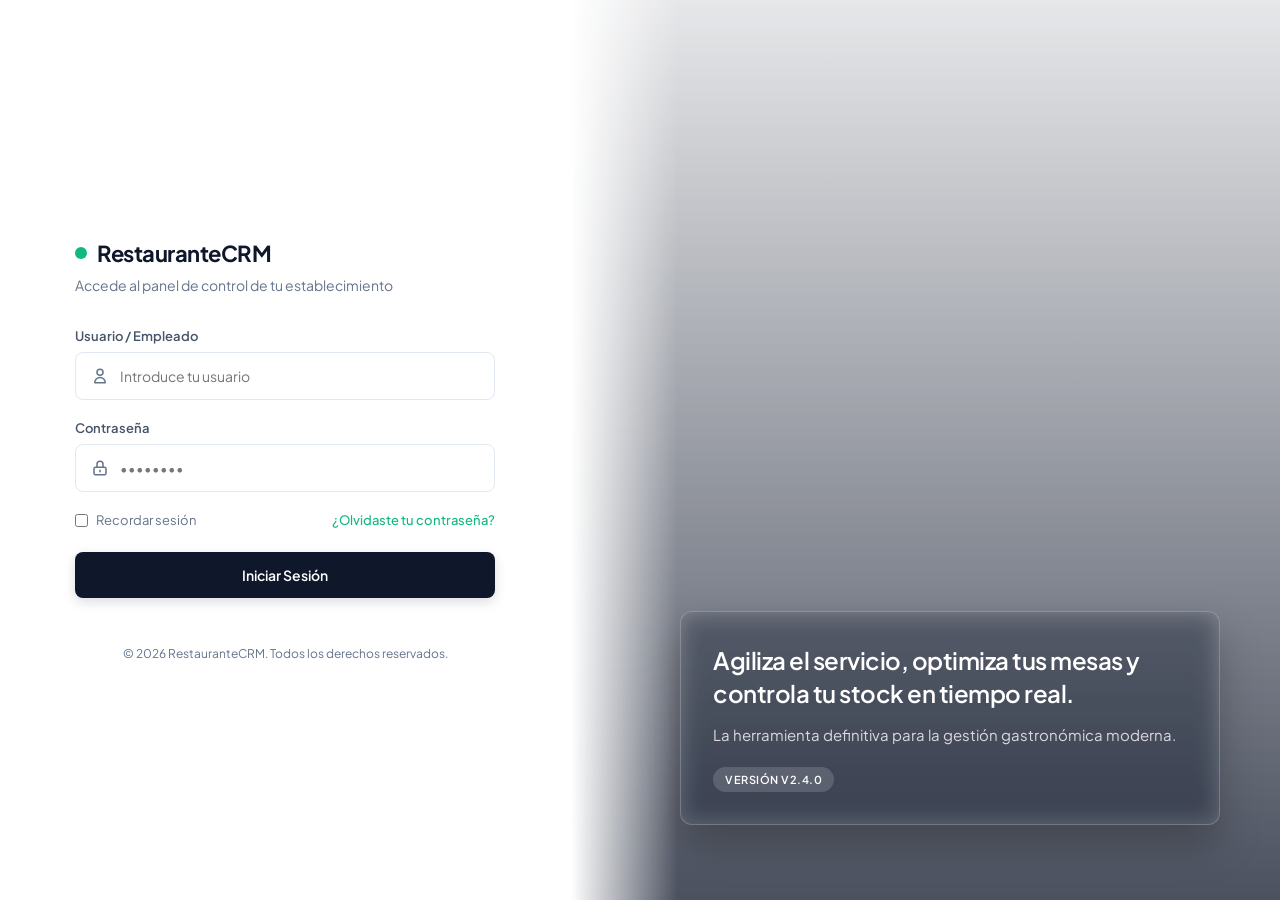
==== Frontend/index.html @ b6b936e4 "CSS DEL LOGIN" ====
<!DOCTYPE html>
<html lang="es">

<head>
    <meta charset="UTF-8">
    <meta name="viewport" content="width=device-width, initial-scale=1.0">
    <title>RestauranteCRM - Iniciar Sesión</title>
    <link rel="preconnect" href="https://fonts.googleapis.com">
    <link rel="preconnect" href="https://fonts.gstatic.com" crossorigin>
    <link href="https://fonts.googleapis.com/css2?family=Plus+Jakarta+Sans:wght@400;500;600;700&display=swap" rel="stylesheet">
    <link rel="stylesheet" href="css/styles.css">
    <link rel="stylesheet" href="css/login.css">
</head>

<body>
    <div class="login-container">
        <div class="login-form-side">
            <div class="login-box">
                <div class="login-header">
                    <div class="brand-logo">
                        <span class="logo-dot"></span>
                        <h2>RestauranteCRM</h2>
                    </div>
                    <p>Accede al panel de control de tu establecimiento</p>
                </div>

                <form id="form-login">
                    <div class="input-group">
                        <label for="username">Usuario / Empleado</label>
                        <div class="input-wrapper">
                            <input type="text" id="username" placeholder="Introduce tu usuario" required autocomplete="username">
                            <span class="input-icon icon-user"></span>
                        </div>
                    </div>

                    <div class="input-group">
                        <label for="password">Contraseña</label>
                        <div class="input-wrapper">
                            <input type="password" id="password" placeholder="••••••••" required autocomplete="current-password">
                            <span class="input-icon icon-lock"></span>
                        </div>
                    </div>

                    <div class="form-actions">
                        <label class="remember-me">
                            <input type="checkbox" id="remember">
                            <span>Recordar sesión</span>
                        </label>
                        <a href="#" class="forgot-password">¿Olvidaste tu contraseña?</a>
                    </div>

                    <button type="submit" class="btn-login">Iniciar Sesión</button>
                </form>

                <div id="error-message" class="error-msg" style="display: none;">
                    <span class="error-icon">!</span>
                    Credenciales incorrectas. Inténtalo de nuevo.
                </div>
                
                <footer class="login-footer">
                    <p>&copy; 2026 RestauranteCRM. Todos los derechos reservados.</p>
                </footer>
            </div>
        </div>

        <div class="login-image-side">
            <div class="image-overlay"></div>
            <div class="glass-card">
                <h3>Agiliza el servicio, optimiza tus mesas y controla tu stock en tiempo real.</h3>
                <p>La herramienta definitiva para la gestión gastronómica moderna.</p>
                <div class="glass-badge">Versión v2.4.0</div>
            </div>
        </div>
    </div>

    <script>
        document.getElementById('form-login').addEventListener('submit', function (e) {
            e.preventDefault();

            localStorage.setItem("jwt_token", "token_simulado_para_pruebas");

            window.location.href = "js/views/dashboard.html";
        });
    </script>
</body>

</html>
---- Frontend/css/login.css ----
/* ==========================================================================
   VARIABLES DE DISEÑO Y CONFIGURACIÓN GENERAL
   ========================================================================== */
:root {
    --bg-primary: #ffffff;
    --bg-secondary: #f8fafc;
    --text-main: #0f172a;
    --text-muted: #64748b;
    --accent-color: #10b981;
    /* Verde esmeralda gastronómico/SaaS */
    --accent-hover: #059669;
    --input-bg: #ffffff;
    --input-border: #e2e8f0;
    --input-focus: #10b981;
    --radius-lg: 12px;
    --radius-md: 8px;
    --transition-smooth: all 0.3s cubic-bezier(0.4, 0, 0.2, 1);
    --shadow-premium: 0 10px 25px -5px rgba(0, 0, 0, 0.05), 0 8px 10px -6px rgba(0, 0, 0, 0.05);
}

* {
    box-sizing: border-box;
    margin: 0;
    padding: 0;
}

body {
    font-family: 'Plus Jakarta Sans', sans-serif;
    background-color: var(--bg-secondary);
    color: var(--text-main);
    min-height: 100vh;
    display: flex;
    align-items: center;
    justify-content: center;
    overflow-x: hidden;
}

/* ==========================================================================
   ESTRUCTURA DE DOBLE PANEL (RESPONSIVE)
   ========================================================================== */

.login-container {
    display: flex;
    width: 100vw;
    height: 100vh;
    background-color: var(--bg-primary);
}

/* Panel Izquierdo: Formulario */
.login-form-side {
    flex: 1;
    display: flex;
    flex-direction: column;
    justify-content: center;
    align-items: center;
    padding: 40px;
    background-color: var(--bg-primary);
    z-index: 2;
}

/* Panel Derecho: Imagen Gastronómica */
.login-image-side {
    flex: 1.2;
    position: relative;
    background-image: url('https://images.unsplash.com/photo-1555396273-367ea4eb4db5?q=80&w=1200&auto=format&fit=crop');
    /* Imagen premium de cocina en alta calidad */
    background-size: cover;
    background-position: center;
    display: flex;
    align-items: flex-end;
    padding: 60px;
    overflow: hidden;

    /* MÁSCARA DE TRANSPARENCIA PROGRESIVA (Borra la línea de separación) */
    mask-image: linear-gradient(to right, rgba(0, 0, 0, 0) 0%, rgba(0, 0, 0, 1) 15%);
    -webkit-mask-image: linear-gradient(to right, rgba(0, 0, 0, 0) 0%, rgba(0, 0, 0, 1) 15%);
}

/* Capa oscura superior sobre la imagen para ganar contraste */
.image-overlay {
    position: absolute;
    top: 0;
    left: 0;
    width: 100%;
    height: 100%;
    background: linear-gradient(180deg, rgba(15, 23, 42, 0.1) 0%, rgba(15, 23, 42, 0.75) 100%);
    z-index: 1;
}

/* ==========================================================================
   COMPONENTES DEL FORMULARIO
   ========================================================================== */
.login-box {
    width: 100%;
    max-width: 420px;
    display: flex;
    flex-direction: column;
    gap: 32px;
}

/* Encabezado */
.brand-logo {
    display: flex;
    align-items: center;
    gap: 10px;
    margin-bottom: 8px;
}

.logo-dot {
    width: 12px;
    height: 12px;
    background-color: var(--accent-color);
    border-radius: 50%;
    display: inline-block;
}

.brand-logo h2 {
    font-size: 22px;
    font-weight: 700;
    letter-spacing: -0.5px;
}

.login-header p {
    color: var(--text-muted);
    font-size: 14px;
    line-height: 1.5;
}

/* inputs e Iconos */
.input-group {
    display: flex;
    flex-direction: column;
    gap: 8px;
    margin-bottom: 20px;
}

.input-group label {
    font-size: 13px;
    font-weight: 600;
    color: #475569;
}

.input-wrapper {
    position: relative;
    display: flex;
    align-items: center;
}

.input-wrapper input {
    width: 100%;
    padding: 14px 16px 14px 44px;
    /* Espacio izquierdo reservado para el icono */
    font-family: inherit;
    font-size: 14px;
    color: var(--text-main);
    background-color: var(--input-bg);
    border: 1px solid var(--input-border);
    border-radius: var(--radius-md);
    outline: none;
    transition: var(--transition-smooth);
}

/* Animación focus elegante */
.input-wrapper input:focus {
    border-color: var(--input-focus);
    box-shadow: 0 0 0 4px rgba(16, 185, 129, 0.12);
}

/* Iconos integrados mediante SVG en Background enmascarado */
.input-icon {
    position: absolute;
    left: 16px;
    width: 18px;
    height: 18px;
    background-color: var(--text-muted);
    transition: var(--transition-smooth);
}

.input-wrapper input:focus+.input-icon {
    background-color: var(--accent-color);
}

.icon-user {
    mask: url("data:image/svg+xml,%3Csvg xmlns='http://www.w3.org/2000/svg' fill='none' viewBox='0 0 24 24' stroke='currentColor'%3E%3Cpath stroke-linecap='round' stroke-linejoin='round' stroke-width='2' d='M16 7a4 4 0 11-8 0 4 4 0 018 0zM12 14a7 7 0 00-7 7h14a7 7 0 00-7-7z'/%3E%3C/svg%3E") center/contain no-repeat;
    -webkit-mask: url("data:image/svg+xml,%3Csvg xmlns='http://www.w3.org/2000/svg' fill='none' viewBox='0 0 24 24' stroke='currentColor'%3E%3Cpath stroke-linecap='round' stroke-linejoin='round' stroke-width='2' d='M16 7a4 4 0 11-8 0 4 4 0 018 0zM12 14a7 7 0 00-7 7h14a7 7 0 00-7-7z'/%3E%3C/svg%3E") center/contain no-repeat;
}

.icon-lock {
    mask: url("data:image/svg+xml,%3Csvg xmlns='http://www.w3.org/2000/svg' fill='none' viewBox='0 0 24 24' stroke='currentColor'%3E%3Cpath stroke-linecap='round' stroke-linejoin='round' stroke-width='2' d='M12 15v2m-6 4h12a2 2 0 002-2v-6a2 2 0 00-2-2H6a2 2 0 00-2 2v6a2 2 0 002 2zm10-10V7a4 4 0 00-8 0v4h8z'/%3E%3C/svg%3E") center/contain no-repeat;
    -webkit-mask: url("data:image/svg+xml,%3Csvg xmlns='http://www.w3.org/2000/svg' fill='none' viewBox='0 0 24 24' stroke='currentColor'%3E%3Cpath stroke-linecap='round' stroke-linejoin='round' stroke-width='2' d='M12 15v2m-6 4h12a2 2 0 002-2v-6a2 2 0 00-2-2H6a2 2 0 00-2 2v6a2 2 0 002 2zm10-10V7a4 4 0 00-8 0v4h8z'/%3E%3C/svg%3E") center/contain no-repeat;
}

/* Acciones extras (Recordar/Olvidar) */
.form-actions {
    display: flex;
    justify-content: space-between;
    align-items: center;
    font-size: 13px;
    margin-bottom: 24px;
}

.remember-me {
    display: flex;
    align-items: center;
    gap: 8px;
    cursor: pointer;
    color: var(--text-muted);
}

.remember-me input [type="checkbox"] {
    accent-color: var(--accent-color);
}

.forgot-password {
    color: var(--accent-color);
    text-decoration: none;
    font-weight: 500;
    transition: var(--transition-smooth);
}

.forgot-password:hover {
    color: var(--accent-hover);
    text-decoration: underline;
}

/* Botón de envío Premium */
.btn-login {
    width: 100%;
    padding: 14px;
    background-color: var(--text-main);
    /* Botón oscuro elegante */
    color: #ffffff;
    border: none;
    border-radius: var(--radius-md);
    font-family: inherit;
    font-size: 14px;
    font-weight: 600;
    cursor: pointer;
    transition: var(--transition-smooth);
    box-shadow: 0 4px 12px rgba(15, 23, 42, 0.15);
}

.btn-login:hover {
    background-color: #1e293b;
    transform: translateY(-1px);
    box-shadow: 0 6px 20px rgba(15, 23, 42, 0.2);
}

.btn-login:active {
    transform: translateY(0);
}

/* Mensaje de Error Maquetado profesionalmente */
.error-msg {
    display: flex;
    align-items: center;
    gap: 10px;
    background-color: #fef2f2;
    border: 1px solid #fca5a5;
    padding: 12px 16px;
    border-radius: var(--radius-md);
    color: #991b1b;
    font-size: 13px;
    font-weight: 500;
    animation: shake 0.4s ease-in-out;
}

.error-icon {
    background-color: #ef4444;
    color: white;
    width: 18px;
    height: 18px;
    border-radius: 50%;
    display: inline-flex;
    align-items: center;
    justify-content: center;
    font-size: 11px;
    font-weight: bold;
}

/* Copy del pie de página */
.login-footer {
    margin-top: 16px;
    text-align: center;
}

.login-footer p {
    font-size: 12px;
    color: var(--text-muted);
}

/* ==========================================================================
   DISEÑO TARJETA GLASSMORPHISM (PANEL DERECHO)
   ========================================================================== */

.glass-card {
    position: relative;
    z-index: 3;
    background: rgba(255, 255, 255, 0.1);
    backdrop-filter: blur(12px);
    -webkit-backdrop-filter: blur(12px);
    border: 1px solid rgba(255, 255, 255, 0.2);
    border-radius: var(--radius-lg);
    padding: 32px;
    color: #ffffff;
    max-width: 540px;
    box-shadow: 0 20px 40px rgba(0, 0, 0, 0.25);

    margin-left: auto;
    margin-bottom: 15px;
}

.glass-card h3 {
    font-size: 24px;
    font-weight: 600;
    line-height: 1.4;
    margin-bottom: 12px;
    letter-spacing: -0.5px;
}

.glass-card p {
    color: rgba(255, 255, 255, 0.8);
    font-size: 15px;
    line-height: 1.6;
    margin-bottom: 20px;
}

.glass-badge {
    display: inline-block;
    background: rgba(255, 255, 255, 0.15);
    padding: 6px 12px;
    border-radius: 20px;
    font-size: 11px;
    font-weight: 600;
    letter-spacing: 0.5px;
    text-transform: uppercase;
}

/* ==========================================================================
   ANIMACIONES Y RESPONSIVE
   ========================================================================== */

@keyframes shake {

    0%,
    100% {
        transform: translateX(0);
    }

    25% {
        transform: translateX(-4px);
    }

    75% {
        transform: translateX(4px);
    }
}

/* Responsive para Tablets */
@media (max-width: 1024px) {
    .glass-card h3 {
        font-size: 20px;
    }

    .login-image-side {
        padding: 40px;
        flex: 1;
    }
}

/* Responsive Completo para Móviles */
@media (max-width: 768px) {
    .login-image-side {
        display: none;
        /* Oculta completamente el panel visual en móviles */
    }

    .login-form-side {
        padding: 24px;
    }

    .login-box {
        max-width: 100%;
    }
}
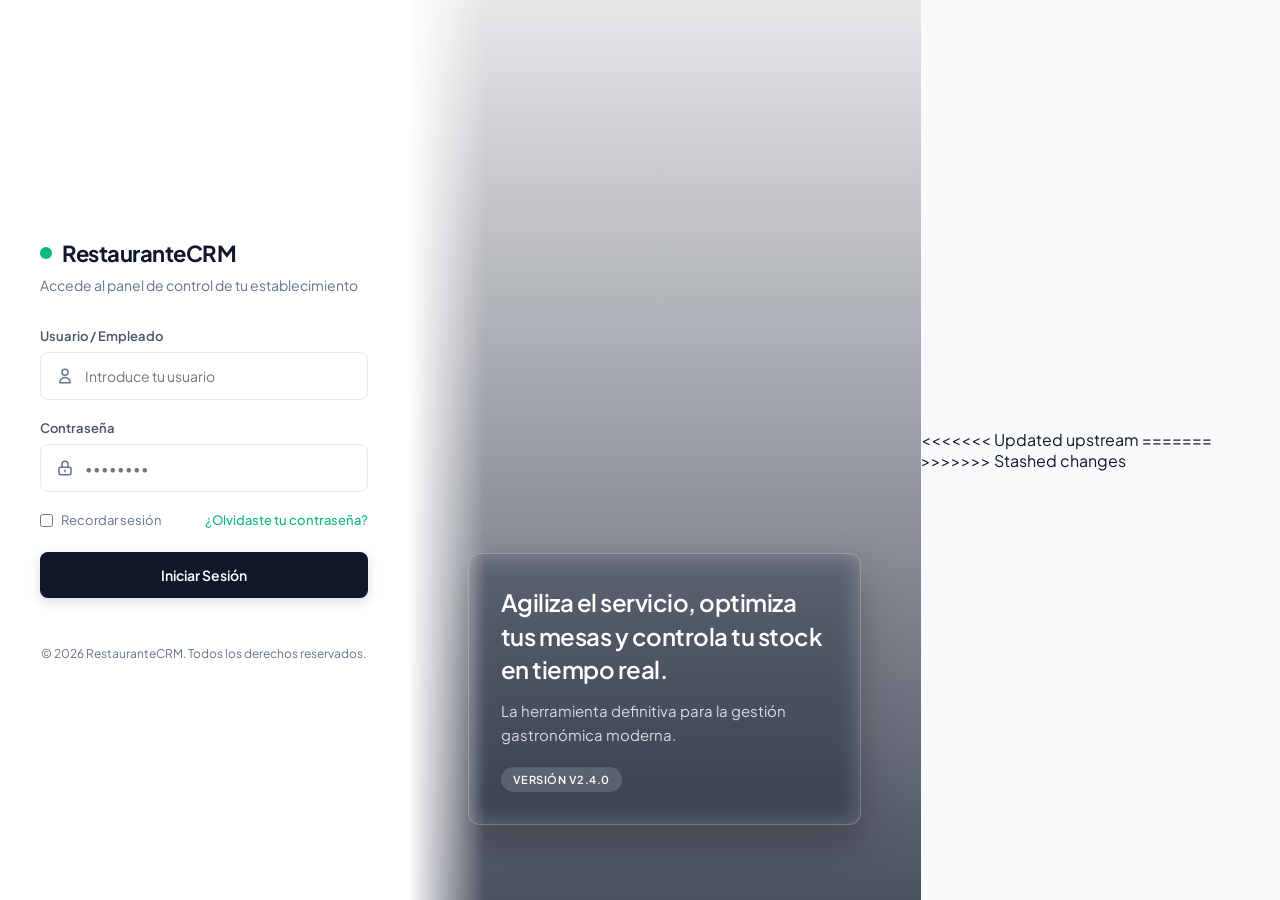
==== commit ebb46a40: "Auto stash before checking out "origin/Frontend"" ====
--- a/Frontend/index.html
+++ b/Frontend/index.html
@@ -8,7 +8,6 @@
     <link rel="preconnect" href="https://fonts.googleapis.com">
     <link rel="preconnect" href="https://fonts.gstatic.com" crossorigin>
     <link href="https://fonts.googleapis.com/css2?family=Plus+Jakarta+Sans:wght@400;500;600;700&display=swap" rel="stylesheet">
-    <link rel="stylesheet" href="css/styles.css">
     <link rel="stylesheet" href="css/login.css">
 </head>
 
@@ -73,15 +72,13 @@
         </div>
     </div>
 
-    <script>
-        document.getElementById('form-login').addEventListener('submit', function (e) {
-            e.preventDefault();
-
-            localStorage.setItem("jwt_token", "token_simulado_para_pruebas");
-
-            window.location.href = "js/views/dashboard.html";
-        });
-    </script>
+<<<<<<< Updated upstream
+    <script src="../Frontend/js/config.js"></script>
+    
+    <script type="module" src="../Frontend/js/modules/login.js"></script>
+=======
+    <script src="../Frontend/js/modules/login.js"></script>
+>>>>>>> Stashed changes
 </body>
 
 </html>
--- a/Frontend/css/login.css
+++ b/Frontend/css/login.css
@@ -1,5 +1,5 @@
 /* ==========================================================================
-   VARIABLES DE DISEÑO Y CONFIGURACIÓN GENERAL
+    VARIABLES DE DISEÑO Y CONFIGURACIÓN GENERAL
    ========================================================================== */
 :root {
     --bg-primary: #ffffff;
@@ -36,7 +36,7 @@
 }
 
 /* ==========================================================================
-   ESTRUCTURA DE DOBLE PANEL (RESPONSIVE)
+    ESTRUCTURA DE DOBLE PANEL (RESPONSIVE)
    ========================================================================== */
 
 .login-container {
@@ -88,7 +88,7 @@
 }
 
 /* ==========================================================================
-   COMPONENTES DEL FORMULARIO
+    COMPONENTES DEL FORMULARIO
    ========================================================================== */
 .login-box {
     width: 100%;
@@ -290,7 +290,7 @@
 }
 
 /* ==========================================================================
-   DISEÑO TARJETA GLASSMORPHISM (PANEL DERECHO)
+    DISEÑO TARJETA GLASSMORPHISM (PANEL DERECHO)
    ========================================================================== */
 
 .glass-card {
@@ -337,7 +337,7 @@
 }
 
 /* ==========================================================================
-   ANIMACIONES Y RESPONSIVE
+    ANIMACIONES Y RESPONSIVE
    ========================================================================== */
 
 @keyframes shake {
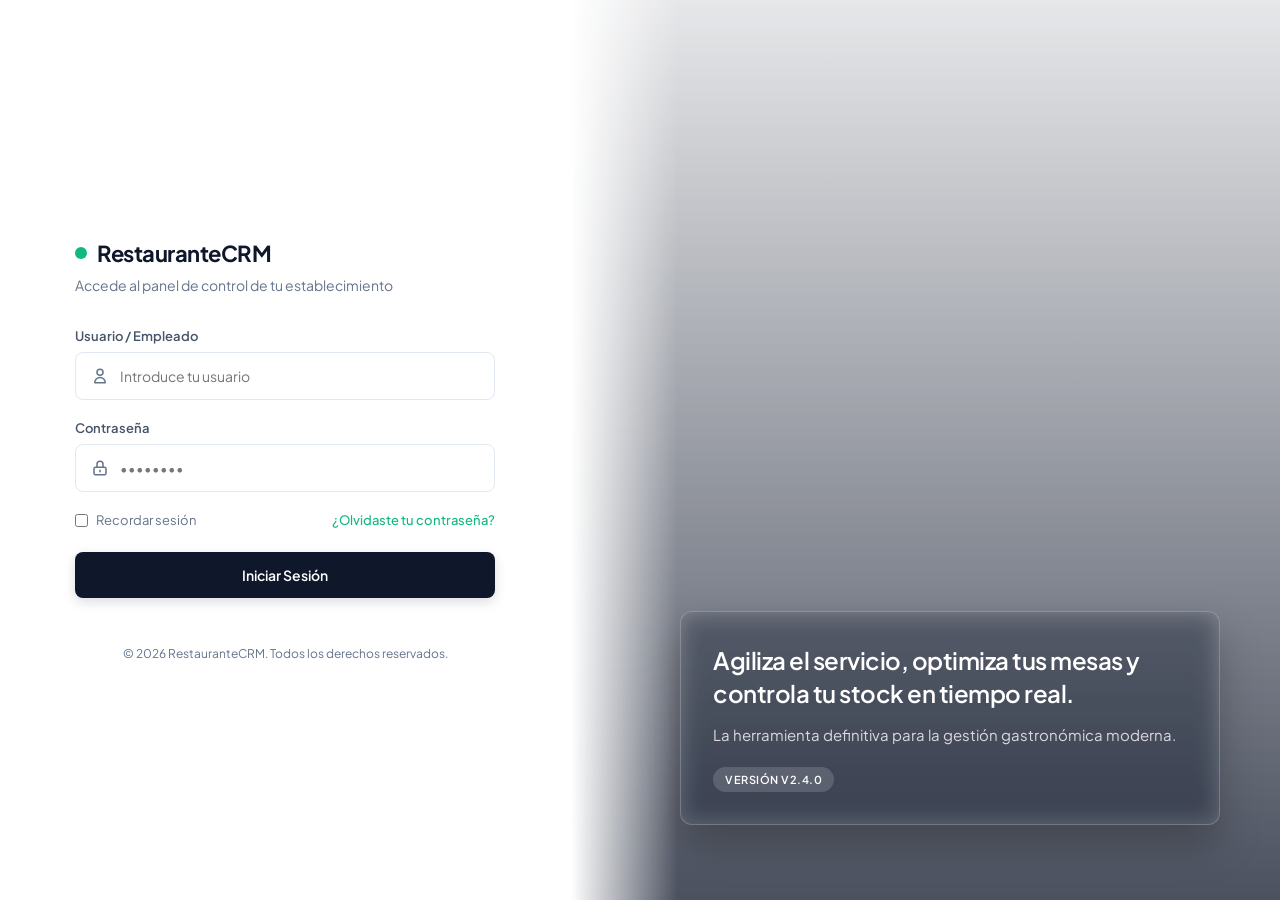
==== commit 526957c8: "Modificaciones en el Frontend para arreglo del login con rutas actualizadas y correctas. Ya funciona" ====
--- a/Frontend/index.html
+++ b/Frontend/index.html
@@ -72,13 +72,9 @@
         </div>
     </div>
 
-<<<<<<< Updated upstream
     <script src="../Frontend/js/config.js"></script>
     
     <script type="module" src="../Frontend/js/modules/login.js"></script>
-=======
-    <script src="../Frontend/js/modules/login.js"></script>
->>>>>>> Stashed changes
 </body>
 
 </html>
